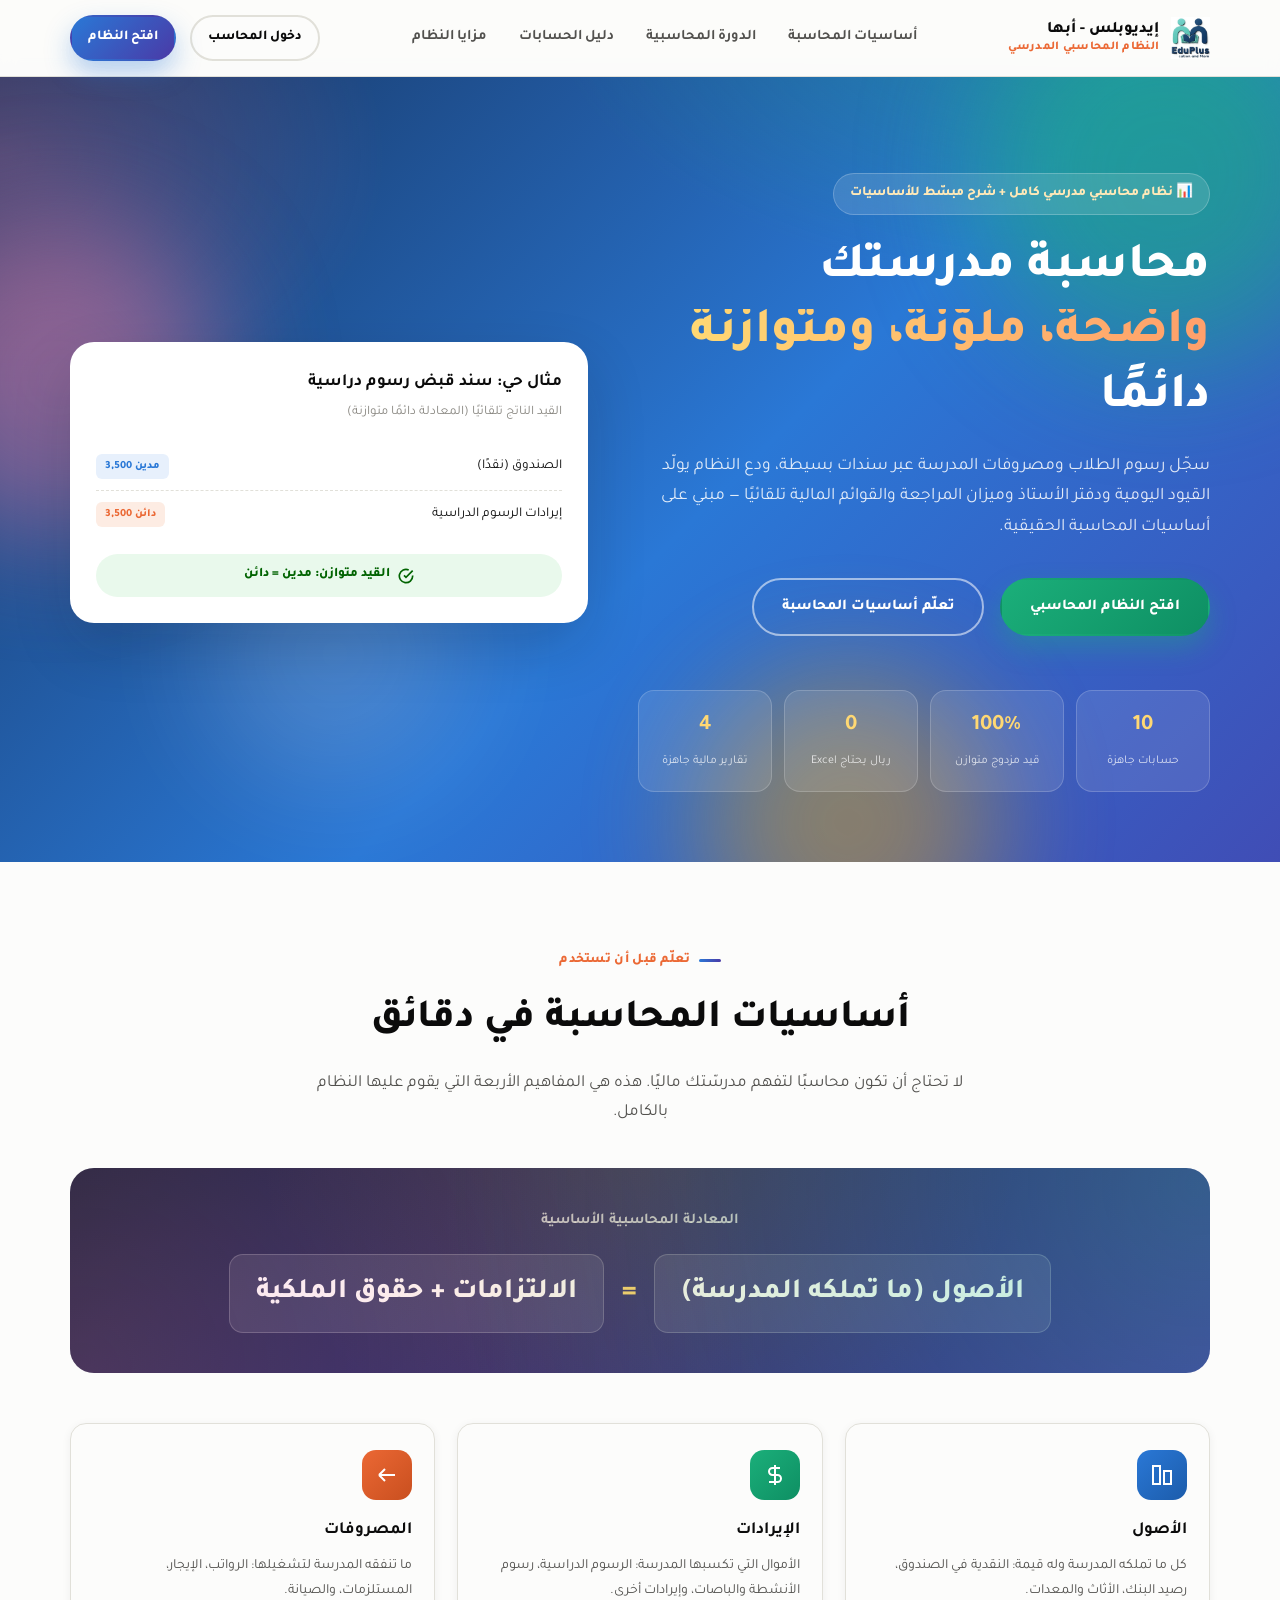
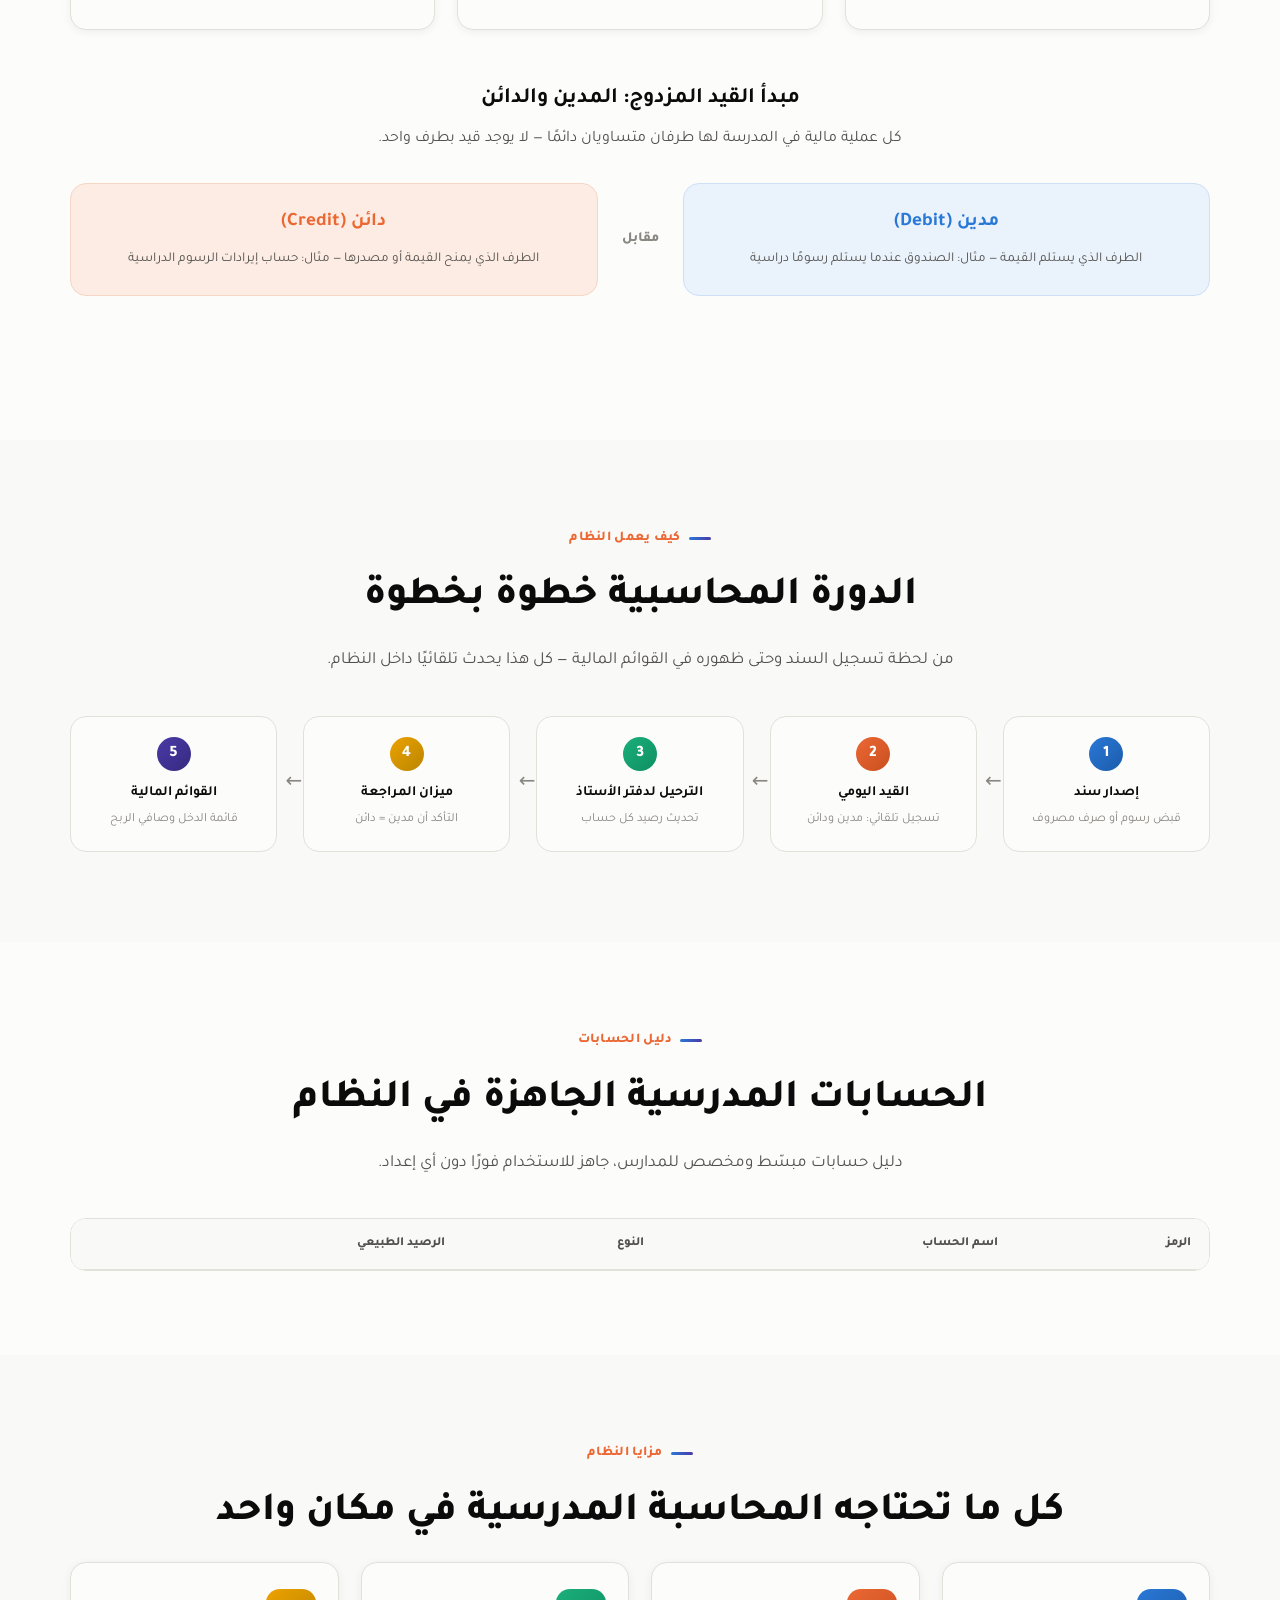
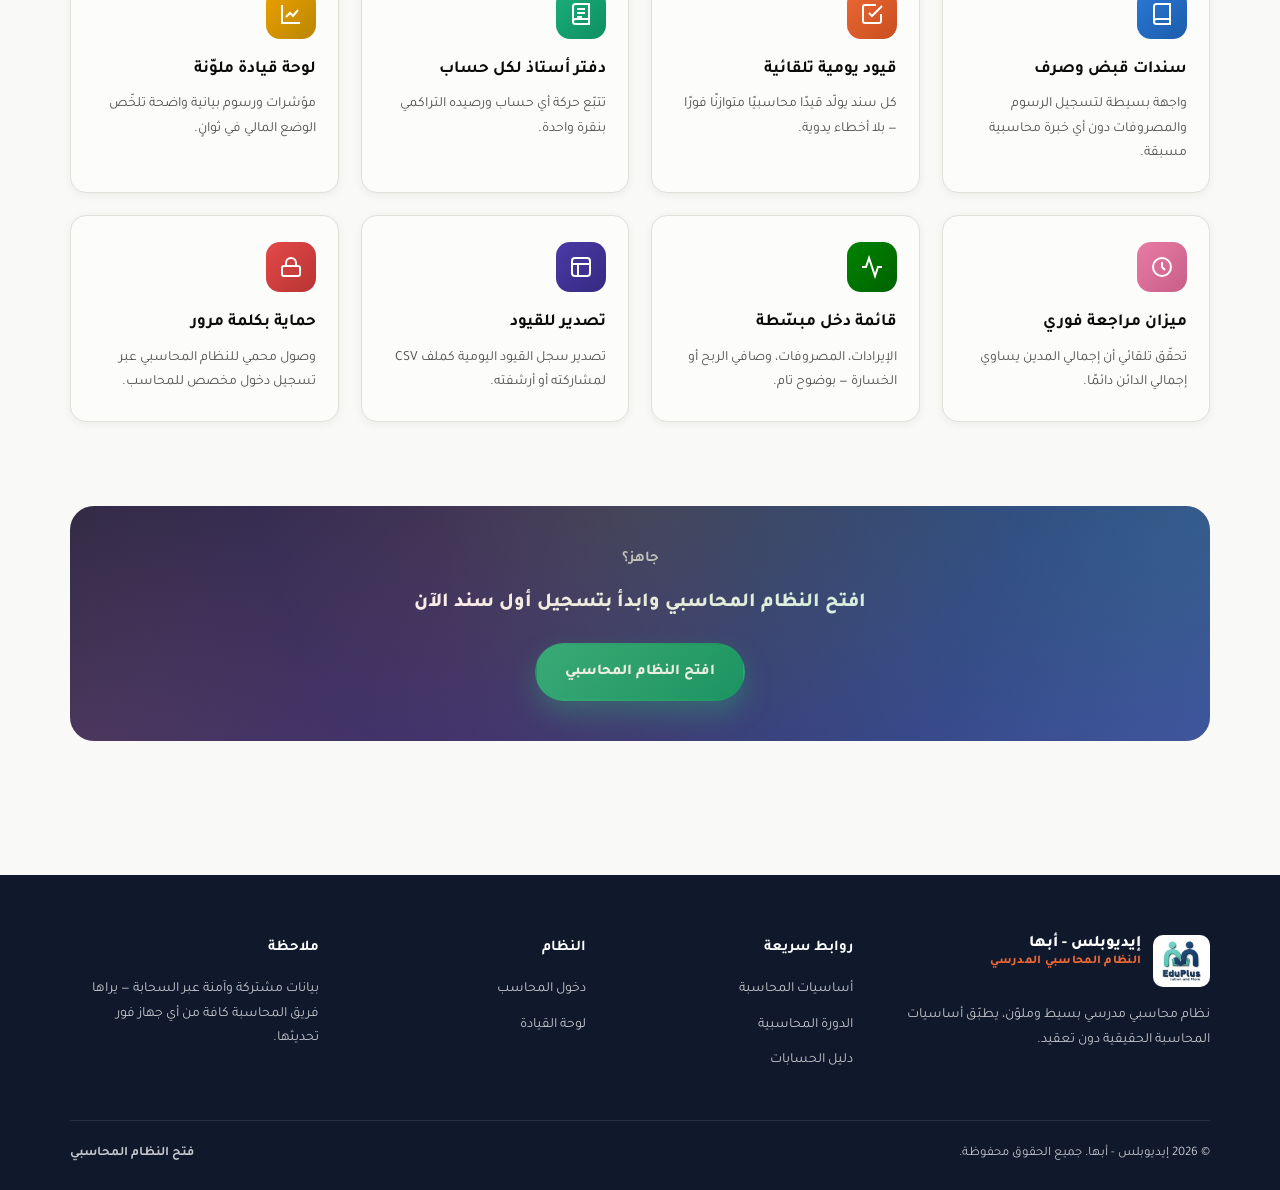
==== index.html @ e23387fa "Add files via upload" ====
<!DOCTYPE html>
<html lang="ar" dir="rtl">
<head>
<meta charset="UTF-8" />
<meta name="viewport" content="width=device-width, initial-scale=1.0" />
<title>النظام المحاسبي المدرسي | إيديوبلس - أبها</title>
<meta name="description" content="نظام محاسبي مدرسي متكامل: سندات قبض وصرف، قيود يومية تلقائية، دفتر أستاذ، ميزان مراجعة، وقوائم مالية — مع شرح مبسّط لأساسيات المحاسبة." />
<link rel="icon" type="image/png" href="img/favicon.png" />
<link rel="preconnect" href="https://fonts.googleapis.com">
<link href="https://fonts.googleapis.com/css2?family=Tajawal:wght@400;500;700;800;900&display=swap" rel="stylesheet">
<link rel="stylesheet" href="css/styles.css" />
</head>
<body>
<a href="#main" class="skip-link">تخطي إلى المحتوى</a>

<!-- ===================== الهيدر ===================== -->
<header class="site-header">
  <div class="container header-row">
    <a href="#top" class="brand" aria-label="الصفحة الرئيسية">
      <img class="brand-logo" src="img/logo.jpg" alt="EduPlus — إيديوبلس أبها" />
      <span class="brand-text">
        <span class="brand-name">إيديوبلس - أبها</span>
        <span class="brand-sub">النظام المحاسبي المدرسي</span>
      </span>
    </a>

    <nav class="nav-desktop">
      <a href="#basics">أساسيات المحاسبة</a>
      <a href="#cycle">الدورة المحاسبية</a>
      <a href="#accounts">دليل الحسابات</a>
      <a href="#features">مزايا النظام</a>
    </nav>

    <div class="header-actions">
      <a href="app/" class="btn btn-ghost btn-sm">دخول المحاسب</a>
      <a href="app/" class="btn btn-primary btn-sm">افتح النظام</a>
      <button class="nav-toggle" id="navToggle" aria-label="القائمة">
        <svg viewBox="0 0 24 24" fill="none" stroke="currentColor" stroke-width="2"><line x1="3" y1="6" x2="21" y2="6"/><line x1="3" y1="12" x2="21" y2="12"/><line x1="3" y1="18" x2="21" y2="18"/></svg>
      </button>
    </div>
  </div>
  <div class="container">
    <nav class="nav-mobile" id="navMobile">
      <a href="#basics">أساسيات المحاسبة</a>
      <a href="#cycle">الدورة المحاسبية</a>
      <a href="#accounts">دليل الحسابات</a>
      <a href="#features">مزايا النظام</a>
      <a href="app/">دخول المحاسب / فتح النظام</a>
    </nav>
  </div>
</header>

<main id="main">

<!-- ===================== الهيرو ===================== -->
<section class="hero" id="top">
  <div class="bg-aurora" aria-hidden="true"><span></span><span></span><span></span><span></span></div>
  <div class="container hero-grid">
    <div>
      <span class="hero-badge">📊 نظام محاسبي مدرسي كامل + شرح مبسّط للأساسيات</span>
      <h1>محاسبة مدرستك<br/><span>واضحة، ملوّنة، ومتوازنة</span> دائمًا</h1>
      <p>سجّل رسوم الطلاب ومصروفات المدرسة عبر سندات بسيطة، ودع النظام يولّد القيود اليومية ودفتر الأستاذ وميزان المراجعة والقوائم المالية تلقائيًا — مبني على أساسيات المحاسبة الحقيقية.</p>
      <div class="hero-actions">
        <a href="app/" class="btn btn-accent">افتح النظام المحاسبي</a>
        <a href="#basics" class="btn btn-outline">تعلّم أساسيات المحاسبة</a>
      </div>

      <div class="hero-stats">
        <div class="hero-stat"><b>10</b><span>حسابات جاهزة</span></div>
        <div class="hero-stat"><b>100%</b><span>قيد مزدوج متوازن</span></div>
        <div class="hero-stat"><b>0</b><span>ريال يحتاج Excel</span></div>
        <div class="hero-stat"><b>4</b><span>تقارير مالية جاهزة</span></div>
      </div>
    </div>

    <div class="hero-card">
      <h3>مثال حي: سند قبض رسوم دراسية</h3>
      <p class="muted">القيد الناتج تلقائيًا (المعادلة دائمًا متوازنة)</p>
      <div class="entry-row"><span>الصندوق (نقدًا)</span><span class="entry-side debit">مدين 3,500</span></div>
      <div class="entry-row"><span>إيرادات الرسوم الدراسية</span><span class="entry-side credit">دائن 3,500</span></div>
      <div class="balanced-badge">
        <svg viewBox="0 0 24 24" fill="none" stroke="currentColor" stroke-width="2.5"><path d="M22 11.08V12a10 10 0 1 1-5.93-9.14"/><path d="M22 4L12 14.01l-3-3"/></svg>
        القيد متوازن: مدين = دائن
      </div>
    </div>
  </div>
</section>

<!-- ===================== أساسيات المحاسبة ===================== -->
<section class="section section--alt" id="basics">
  <div class="container">
    <div class="section-head center">
      <div class="eyebrow">تعلّم قبل أن تستخدم</div>
      <h2 class="section-title">أساسيات المحاسبة في دقائق</h2>
      <p class="section-desc center-desc">لا تحتاج أن تكون محاسبًا لتفهم مدرسّتك ماليًا. هذه هي المفاهيم الأربعة التي يقوم عليها النظام بالكامل.</p>
    </div>

    <!-- المعادلة المحاسبية -->
    <div class="equation-box reveal">
      <h3>المعادلة المحاسبية الأساسية</h3>
      <div class="equation-formula">
        <span class="equation-part">الأصول (ما تملكه المدرسة)</span>
        <span class="equation-op">=</span>
        <span class="equation-part">الالتزامات + حقوق الملكية</span>
      </div>
    </div>

    <div class="grid grid-3" style="margin-bottom:50px;">
      <div class="card reveal">
        <div class="card-icon tint-1"><svg viewBox="0 0 24 24" fill="none" stroke="currentColor" stroke-width="2"><rect x="3" y="3" width="7" height="18"/><rect x="14" y="8" width="7" height="13"/></svg></div>
        <h3>الأصول</h3>
        <p>كل ما تملكه المدرسة وله قيمة: النقدية في الصندوق، رصيد البنك، الأثاث والمعدات.</p>
      </div>
      <div class="card reveal">
        <div class="card-icon tint-3"><svg viewBox="0 0 24 24" fill="none" stroke="currentColor" stroke-width="2"><path d="M12 2v20M17 5H9.5a3.5 3.5 0 0 0 0 7h5a3.5 3.5 0 0 1 0 7H6"/></svg></div>
        <h3>الإيرادات</h3>
        <p>الأموال التي تكسبها المدرسة: الرسوم الدراسية، رسوم الأنشطة والباصات، وإيرادات أخرى.</p>
      </div>
      <div class="card reveal">
        <div class="card-icon tint-2"><svg viewBox="0 0 24 24" fill="none" stroke="currentColor" stroke-width="2"><path d="M20 12H4M4 12l6-6M4 12l6 6"/></svg></div>
        <h3>المصروفات</h3>
        <p>ما تنفقه المدرسة لتشغيلها: الرواتب، الإيجار، المستلزمات، والصيانة.</p>
      </div>
    </div>

    <!-- المدين والدائن -->
    <div class="reveal" style="text-align:center;margin-bottom:16px;">
      <h3 style="font-size:22px;color:var(--ink);margin:0 0 6px;">مبدأ القيد المزدوج: المدين والدائن</h3>
      <p style="color:var(--ink-secondary);max-width:640px;margin:0 auto;">كل عملية مالية في المدرسة لها طرفان متساويان دائمًا — لا يوجد قيد بطرف واحد.</p>
    </div>
    <div class="debit-credit-demo reveal" style="margin-bottom:60px;">
      <div class="dc-col debit">
        <b>مدين (Debit)</b>
        <span>الطرف الذي يستلم القيمة — مثال: الصندوق عندما يستلم رسومًا دراسية</span>
      </div>
      <div class="dc-vs">مقابل</div>
      <div class="dc-col credit">
        <b>دائن (Credit)</b>
        <span>الطرف الذي يمنح القيمة أو مصدرها — مثال: حساب إيرادات الرسوم الدراسية</span>
      </div>
    </div>
  </div>
</section>

<!-- ===================== الدورة المحاسبية ===================== -->
<section class="section" id="cycle">
  <div class="container">
    <div class="section-head center">
      <div class="eyebrow">كيف يعمل النظام</div>
      <h2 class="section-title">الدورة المحاسبية خطوة بخطوة</h2>
      <p class="section-desc center-desc">من لحظة تسجيل السند وحتى ظهوره في القوائم المالية — كل هذا يحدث تلقائيًا داخل النظام.</p>
    </div>
    <div class="cycle-row reveal">
      <div class="cycle-step">
        <div class="cycle-num tint-1">1</div>
        <h4>إصدار سند</h4>
        <p>قبض رسوم أو صرف مصروف</p>
      </div>
      <div class="cycle-step">
        <div class="cycle-num tint-2">2</div>
        <h4>القيد اليومي</h4>
        <p>تسجيل تلقائي: مدين ودائن</p>
      </div>
      <div class="cycle-step">
        <div class="cycle-num tint-3">3</div>
        <h4>الترحيل لدفتر الأستاذ</h4>
        <p>تحديث رصيد كل حساب</p>
      </div>
      <div class="cycle-step">
        <div class="cycle-num tint-4">4</div>
        <h4>ميزان المراجعة</h4>
        <p>التأكد أن مدين = دائن</p>
      </div>
      <div class="cycle-step">
        <div class="cycle-num tint-7">5</div>
        <h4>القوائم المالية</h4>
        <p>قائمة الدخل وصافي الربح</p>
      </div>
    </div>
  </div>
</section>

<!-- ===================== دليل الحسابات ===================== -->
<section class="section section--alt" id="accounts">
  <div class="container">
    <div class="section-head center">
      <div class="eyebrow">دليل الحسابات</div>
      <h2 class="section-title">الحسابات المدرسية الجاهزة في النظام</h2>
      <p class="section-desc center-desc">دليل حسابات مبسّط ومخصص للمدارس، جاهز للاستخدام فورًا دون أي إعداد.</p>
    </div>
    <div class="coa-table-wrap reveal">
      <table class="coa-table" id="coaTable">
        <thead>
          <tr><th>الرمز</th><th>اسم الحساب</th><th>النوع</th><th>الرصيد الطبيعي</th></tr>
        </thead>
        <tbody></tbody>
      </table>
    </div>
  </div>
</section>

<!-- ===================== مزايا النظام ===================== -->
<section class="section" id="features">
  <div class="container">
    <div class="section-head center">
      <div class="eyebrow">مزايا النظام</div>
      <h2 class="section-title">كل ما تحتاجه المحاسبة المدرسية في مكان واحد</h2>
    </div>
    <div class="grid grid-4">
      <div class="card reveal">
        <div class="card-icon tint-1"><svg viewBox="0 0 24 24" fill="none" stroke="currentColor" stroke-width="2"><path d="M4 19.5A2.5 2.5 0 0 1 6.5 17H20"/><path d="M6.5 2H20v20H6.5A2.5 2.5 0 0 1 4 19.5v-15A2.5 2.5 0 0 1 6.5 2z"/></svg></div>
        <h3>سندات قبض وصرف</h3>
        <p>واجهة بسيطة لتسجيل الرسوم والمصروفات دون أي خبرة محاسبية مسبقة.</p>
      </div>
      <div class="card reveal">
        <div class="card-icon tint-2"><svg viewBox="0 0 24 24" fill="none" stroke="currentColor" stroke-width="2"><path d="M9 11l3 3L22 4"/><path d="M21 12v7a2 2 0 0 1-2 2H5a2 2 0 0 1-2-2V5a2 2 0 0 1 2-2h11"/></svg></div>
        <h3>قيود يومية تلقائية</h3>
        <p>كل سند يولّد قيدًا محاسبيًا متوازنًا فورًا — بلا أخطاء يدوية.</p>
      </div>
      <div class="card reveal">
        <div class="card-icon tint-3"><svg viewBox="0 0 24 24" fill="none" stroke="currentColor" stroke-width="2"><path d="M4 19.5A2.5 2.5 0 0 1 6.5 17H20"/><path d="M6.5 2H20v20H6.5A2.5 2.5 0 0 1 4 19.5v-15A2.5 2.5 0 0 1 6.5 2z"/><path d="M8 7h8M8 11h8M8 15h5"/></svg></div>
        <h3>دفتر أستاذ لكل حساب</h3>
        <p>تتبّع حركة أي حساب ورصيده التراكمي بنقرة واحدة.</p>
      </div>
      <div class="card reveal">
        <div class="card-icon tint-4"><svg viewBox="0 0 24 24" fill="none" stroke="currentColor" stroke-width="2"><path d="M3 3v18h18"/><path d="M7 15l4-4 3 3 5-6"/></svg></div>
        <h3>لوحة قيادة ملوّنة</h3>
        <p>مؤشرات ورسوم بيانية واضحة تلخّص الوضع المالي في ثوانٍ.</p>
      </div>
      <div class="card reveal">
        <div class="card-icon tint-5"><svg viewBox="0 0 24 24" fill="none" stroke="currentColor" stroke-width="2"><circle cx="12" cy="12" r="9"/><path d="M12 7v5l3 3"/></svg></div>
        <h3>ميزان مراجعة فوري</h3>
        <p>تحقّق تلقائي أن إجمالي المدين يساوي إجمالي الدائن دائمًا.</p>
      </div>
      <div class="card reveal">
        <div class="card-icon tint-6"><svg viewBox="0 0 24 24" fill="none" stroke="currentColor" stroke-width="2"><path d="M22 12h-4l-3 9L9 3l-3 9H2"/></svg></div>
        <h3>قائمة دخل مبسّطة</h3>
        <p>الإيرادات، المصروفات، وصافي الربح أو الخسارة — بوضوح تام.</p>
      </div>
      <div class="card reveal">
        <div class="card-icon tint-7"><svg viewBox="0 0 24 24" fill="none" stroke="currentColor" stroke-width="2"><rect x="3" y="3" width="18" height="18" rx="3"/><path d="M3 9h18M9 21V9"/></svg></div>
        <h3>تصدير للقيود</h3>
        <p>تصدير سجل القيود اليومية كملف CSV لمشاركته أو أرشفته.</p>
      </div>
      <div class="card reveal">
        <div class="card-icon tint-8"><svg viewBox="0 0 24 24" fill="none" stroke="currentColor" stroke-width="2"><rect x="3" y="11" width="18" height="10" rx="2"/><path d="M7 11V8a5 5 0 0 1 10 0v3"/></svg></div>
        <h3>حماية بكلمة مرور</h3>
        <p>وصول محمي للنظام المحاسبي عبر تسجيل دخول مخصص للمحاسب.</p>
      </div>
    </div>
  </div>
</section>

<!-- ===================== دعوة ختامية ===================== -->
<section class="section" style="padding-top:0;">
  <div class="container">
    <div class="equation-box reveal" style="text-align:center;">
      <h3 style="margin-bottom:14px;">جاهز؟</h3>
      <p style="color:#fff;font-size:20px;font-weight:800;margin:0 0 22px;">افتح النظام المحاسبي وابدأ بتسجيل أول سند الآن</p>
      <a href="app/" class="btn btn-accent">افتح النظام المحاسبي</a>
    </div>
  </div>
</section>

</main>

<!-- ===================== الفوتر ===================== -->
<footer class="site-footer">
  <div class="container">
    <div class="footer-grid">
      <div class="footer-col">
        <div class="footer-brand">
          <span class="brand-logo-chip"><img class="brand-logo" src="img/logo.jpg" alt="EduPlus" /></span>
          <span class="brand-text"><span class="brand-name" style="color:#fff">إيديوبلس - أبها</span><span class="brand-sub">النظام المحاسبي المدرسي</span></span>
        </div>
        <p style="font-size:14px;max-width:320px;">نظام محاسبي مدرسي بسيط وملوّن، يطبّق أساسيات المحاسبة الحقيقية دون تعقيد.</p>
      </div>
      <div class="footer-col">
        <h5>روابط سريعة</h5>
        <ul>
          <li><a href="#basics">أساسيات المحاسبة</a></li>
          <li><a href="#cycle">الدورة المحاسبية</a></li>
          <li><a href="#accounts">دليل الحسابات</a></li>
        </ul>
      </div>
      <div class="footer-col">
        <h5>النظام</h5>
        <ul>
          <li><a href="app/">دخول المحاسب</a></li>
          <li><a href="app/">لوحة القيادة</a></li>
        </ul>
      </div>
      <div class="footer-col">
        <h5>ملاحظة</h5>
        <ul>
          <li>بيانات مشتركة وآمنة عبر السحابة — يراها فريق المحاسبة كافة من أي جهاز فور تحديثها.</li>
        </ul>
      </div>
    </div>
    <div class="footer-bottom">
      <span>© <span id="year"></span> إيديوبلس - أبها. جميع الحقوق محفوظة.</span>
      <a href="app/">فتح النظام المحاسبي</a>
    </div>
  </div>
</footer>

<script src="js/store.js"></script>
<script src="js/main.js"></script>
</body>
</html>
---- css/styles.css ----
/* ===================== نظام الألوان (مبني على لوحة dataviz الفئوية المعتمدة) ===================== */
:root {
  /* أسطح ومحايدات (من references/palette.md) */
  --surface-1: #fcfcfb;
  --page: #f9f9f7;
  --ink: #0b0b0b;
  --ink-secondary: #52514e;
  --text-muted: #898781;
  --gridline: #e1e0d9;
  --text-baseline: #c3c2b7;
  --border-hair: rgba(11, 11, 11, 0.10);

  /* اللوحة الفئوية الثابتة الترتيب (8 ألوان) */
  --series-1: #2a78d6; /* أزرق */
  --series-2: #eb6834; /* برتقالي */
  --series-3: #1baf7a; /* فيروزي */
  --series-4: #eda100; /* أصفر */
  --series-5: #e87ba4; /* ماجنتا */
  --series-6: #008300; /* أخضر */
  --series-7: #4a3aa7; /* بنفسجي */
  --series-8: #e34948; /* أحمر */

  /* حالة (ثابتة، لا تُستخدم كألوان فئوية) */
  --status-good: #0ca30c;
  --status-warning: #fab219;
  --status-serious: #ec835a;
  --status-critical: #d03b3b;
  --status-good-text: #006300;

  --radius-sm: 10px;
  --radius-md: 16px;
  --radius-lg: 24px;
  --shadow-sm: 0 2px 10px rgba(20, 20, 20, 0.06);
  --shadow-md: 0 12px 32px rgba(20, 20, 20, 0.10);
  --shadow-lg: 0 24px 60px rgba(20, 20, 20, 0.16);
  --container: 1180px;

  /* تدرّج الهوية اللونية — يُستخدم في الشرائط واللمسات الملوّنة عبر الموقع بالكامل */
  --brand-gradient: linear-gradient(90deg, var(--series-1), var(--series-7) 45%, var(--series-3) 75%, var(--series-4));
}

* { box-sizing: border-box; }
html { scroll-behavior: smooth; }

body {
  margin: 0;
  font-family: 'Tajawal', system-ui, -apple-system, 'Segoe UI', sans-serif;
  background: var(--page);
  color: var(--ink);
  line-height: 1.75;
  direction: rtl;
}

img, svg { max-width: 100%; display: block; }
a { color: inherit; text-decoration: none; }
ul { margin: 0; padding: 0; list-style: none; }
button { font-family: inherit; cursor: pointer; }

.container { width: 100%; max-width: var(--container); margin: 0 auto; padding: 0 20px; }
.section { padding: 84px 0; }
.section--alt { background: var(--surface-1); }
.section-head { margin-bottom: 8px; }
.section-head.center { text-align: center; margin-inline: auto; }

.eyebrow {
  display: inline-flex; align-items: center; gap: 8px;
  color: var(--series-2); font-weight: 800; font-size: 13.5px; letter-spacing: .3px;
  margin-bottom: 12px; text-transform: uppercase;
}
.eyebrow::before { content: ""; width: 22px; height: 3px; border-radius: 2px; background: linear-gradient(90deg, var(--series-1), var(--series-7)); display: inline-block; }

.section-title { font-size: clamp(26px, 3.4vw, 40px); font-weight: 800; color: var(--ink); margin: 0 0 14px; }
.section-desc { color: var(--ink-secondary); font-size: 17px; max-width: 680px; margin: 0 0 40px; }
.section-desc.center-desc { margin-inline: auto; }

/* ===================== الأزرار ===================== */
.btn {
  display: inline-flex; align-items: center; justify-content: center; gap: 8px;
  padding: 14px 28px; border-radius: 999px; font-weight: 800; font-size: 15px;
  border: 2px solid transparent; transition: transform .15s ease, box-shadow .15s ease, background .15s ease, color .15s ease;
  white-space: nowrap;
}
.btn:active { transform: translateY(1px); }
.btn-primary {
  background: linear-gradient(135deg, var(--series-1), var(--series-7));
  color: #fff;
  box-shadow: 0 12px 26px rgba(42, 120, 214, .35);
}
.btn-primary:hover { box-shadow: 0 16px 34px rgba(42, 120, 214, .45); transform: translateY(-1px); }
.btn-accent {
  background: linear-gradient(135deg, var(--series-3), #0e8f63);
  color: #fff;
  box-shadow: 0 12px 26px rgba(27, 175, 122, .35);
}
.btn-accent:hover { box-shadow: 0 16px 34px rgba(27, 175, 122, .45); transform: translateY(-1px); }
.btn-outline { background: transparent; border-color: rgba(255,255,255,.55); color: #fff; }
.btn-outline:hover { background: rgba(255,255,255,.14); }
.btn-ghost { background: var(--surface-1); border-color: var(--gridline); color: var(--ink); }
.btn-ghost:hover { background: var(--page); }
.btn-block { width: 100%; }
.btn-sm { padding: 9px 16px; font-size: 13.5px; }
.btn[disabled] { opacity: .6; cursor: not-allowed; }

/* ===================== الهيدر ===================== */
.site-header {
  position: sticky; top: 0; z-index: 100;
  background: rgba(252, 252, 251, .88);
  backdrop-filter: saturate(180%) blur(10px);
  border-bottom: 1px solid var(--gridline);
}
.header-row { display: flex; align-items: center; justify-content: space-between; height: 76px; }
.brand { display: flex; align-items: center; gap: 12px; }
.brand-logo { height: 42px; width: auto; flex-shrink: 0; display: block; }
.brand-logo-chip { display: inline-flex; align-items: center; background: #fff; border-radius: 10px; padding: 5px 9px; }
.brand-text { display: flex; flex-direction: column; line-height: 1.2; }
.brand-name { font-weight: 800; font-size: 16px; color: var(--ink); }
.brand-sub { font-size: 12px; color: var(--series-2); font-weight: 800; letter-spacing: .3px; }

.nav-desktop { display: flex; align-items: center; gap: 28px; }
.nav-desktop a { font-weight: 700; font-size: 14.5px; color: var(--ink-secondary); position: relative; padding: 6px 2px; }
.nav-desktop a::after { content: ""; position: absolute; right: 0; bottom: -2px; height: 3px; width: 0; border-radius: 2px; background: linear-gradient(90deg, var(--series-1), var(--series-3)); transition: width .2s ease; }
.nav-desktop a:hover::after { width: 100%; }
.nav-desktop a:hover { color: var(--ink); }

.header-actions { display: flex; align-items: center; gap: 14px; }
.nav-toggle { display: none; background: none; border: none; width: 40px; height: 40px; align-items: center; justify-content: center; }
.nav-toggle svg { width: 26px; height: 26px; color: var(--ink); }
.nav-mobile { display: none; flex-direction: column; gap: 4px; padding: 10px 0 18px; }
.nav-mobile a { padding: 12px 6px; border-bottom: 1px solid var(--gridline); font-weight: 700; color: var(--ink); }
.nav-mobile.open { display: flex; }

@media (max-width: 940px) {
  .nav-desktop, .header-actions .btn-ghost { display: none; }
  .nav-toggle { display: flex; }
}

/* ===================== خلفية حيّة متحركة (Aurora) — فقاعات ضوئية ملوّنة متحركة تُستخدم فوق الخلفيات الداكنة ===================== */
.bg-aurora { position: absolute; inset: 0; overflow: hidden; z-index: 0; pointer-events: none; }
.bg-aurora span { position: absolute; border-radius: 50%; filter: blur(60px); will-change: transform; animation: auroraFloat 24s ease-in-out infinite; }
.bg-aurora span:nth-child(1) { width: 380px; height: 380px; top: -12%; inset-inline-start: -6%; background: var(--series-3); opacity: .55; animation-duration: 24s; }
.bg-aurora span:nth-child(2) { width: 320px; height: 320px; top: 18%; inset-inline-end: -8%; background: var(--series-5); opacity: .5; animation-duration: 29s; animation-delay: -6s; }
.bg-aurora span:nth-child(3) { width: 300px; height: 300px; bottom: -14%; inset-inline-start: 22%; background: var(--series-4); opacity: .45; animation-duration: 21s; animation-delay: -3s; }
.bg-aurora span:nth-child(4) { width: 260px; height: 260px; bottom: 10%; inset-inline-end: 16%; background: #ffffff; opacity: .16; animation-duration: 27s; animation-delay: -11s; }
@keyframes auroraFloat {
  0%, 100% { transform: translate(0, 0) scale(1); }
  25% { transform: translate(4%, -6%) scale(1.08); }
  50% { transform: translate(-4%, 4%) scale(.94); }
  75% { transform: translate(-6%, -3%) scale(1.05); }
}
@media (prefers-reduced-motion: reduce) {
  .bg-aurora span { animation: none; }
}

/* ===================== الهيرو ===================== */
.hero {
  position: relative; overflow: hidden; color: #fff;
  background:
    radial-gradient(900px 480px at 85% -10%, rgba(27,175,122,.35), transparent 60%),
    radial-gradient(700px 500px at 0% 10%, rgba(232,123,164,.28), transparent 55%),
    linear-gradient(135deg, #17335e 0%, var(--series-1) 55%, var(--series-7) 120%);
  padding: 96px 0 70px;
}
.hero-grid { position: relative; z-index: 1; display: grid; grid-template-columns: 1.05fr .95fr; gap: 50px; align-items: center; }
.hero-badge {
  display: inline-flex; align-items: center; gap: 8px;
  background: rgba(255,255,255,.12); border: 1px solid rgba(255,255,255,.22);
  color: #ffe9b8; font-weight: 800; font-size: 13.5px; padding: 8px 16px; border-radius: 999px; margin-bottom: 22px;
}
.hero h1 { font-size: clamp(32px, 4.4vw, 50px); font-weight: 800; line-height: 1.3; margin: 0 0 20px; }
.hero h1 span { background: linear-gradient(90deg, #ffd873, #ff9f6b); -webkit-background-clip: text; background-clip: text; color: transparent; }
.hero p { font-size: 17.5px; color: rgba(255,255,255,.86); max-width: 560px; margin: 0 0 34px; }
.hero-actions { display: flex; gap: 16px; flex-wrap: wrap; }

.hero-stats { display: grid; grid-template-columns: repeat(4, 1fr); gap: 12px; margin-top: 54px; position: relative; z-index: 1; }
.hero-stat { background: rgba(255,255,255,.1); border: 1px solid rgba(255,255,255,.18); border-radius: var(--radius-md); padding: 16px 12px; text-align: center; }
.hero-stat b { display: block; font-size: 22px; color: #ffd873; margin-bottom: 2px; }
.hero-stat span { font-size: 12px; color: rgba(255,255,255,.78); }

.hero-card {
  position: relative; z-index: 1; background: #fff; color: var(--ink);
  border-radius: var(--radius-lg); padding: 26px; box-shadow: var(--shadow-lg);
}
.hero-card h3 { margin: 0 0 4px; font-size: 17px; }
.hero-card p.muted { color: var(--text-muted); font-size: 13px; margin: 0 0 18px; }
.entry-row { display: flex; align-items: center; justify-content: space-between; padding: 11px 0; border-top: 1px dashed var(--gridline); font-size: 13.5px; }
.entry-row:first-of-type { border-top: none; }
.entry-side { font-size: 11px; font-weight: 800; padding: 3px 9px; border-radius: 6px; }
.entry-side.debit { background: #e7f0fc; color: var(--series-1); }
.entry-side.credit { background: #fdece3; color: var(--series-2); }
.balanced-badge {
  margin-top: 16px; display: flex; align-items: center; justify-content: center; gap: 8px;
  background: #e9f9ec; color: var(--status-good-text); font-weight: 800; font-size: 13px;
  padding: 10px; border-radius: 999px;
}
.balanced-badge svg { width: 16px; height: 16px; }

@media (max-width: 940px) { .hero-grid { grid-template-columns: 1fr; } .hero-stats { grid-template-columns: repeat(4, 1fr); } }
@media (max-width: 560px) { .hero-stats { grid-template-columns: 1fr 1fr; } }

/* ===================== شبكات وبطاقات ===================== */
.grid { display: grid; gap: 22px; }
.grid-3 { grid-template-columns: repeat(3, 1fr); }
.grid-4 { grid-template-columns: repeat(4, 1fr); }
.grid-2 { grid-template-columns: repeat(2, 1fr); }
@media (max-width: 980px) { .grid-4 { grid-template-columns: repeat(2, 1fr); } .grid-3 { grid-template-columns: repeat(2, 1fr); } }
@media (max-width: 640px) { .grid-4, .grid-3, .grid-2 { grid-template-columns: 1fr; } }

.card {
  background: var(--surface-1); border: 1px solid var(--gridline); border-radius: var(--radius-md);
  padding: 26px 22px; box-shadow: var(--shadow-sm); transition: transform .18s ease, box-shadow .18s ease;
}
.card:hover { transform: translateY(-4px); box-shadow: var(--shadow-md); }
.card-icon {
  width: 50px; height: 50px; display: flex; align-items: center; justify-content: center;
  border-radius: 14px; color: #fff; margin-bottom: 16px;
}
.card-icon svg { width: 24px; height: 24px; }
.card h3 { margin: 0 0 8px; font-size: 17px; color: var(--ink); }
.card p { margin: 0; color: var(--ink-secondary); font-size: 14px; }
.card .step-no {
  display: inline-flex; align-items: center; justify-content: center;
  width: 26px; height: 26px; border-radius: 50%; font-size: 12.5px; font-weight: 800; color: #fff;
  margin-bottom: 12px;
}

/* تلوين متتابع للأيقونات وفق اللوحة الفئوية الثابتة (تنويع بصري في عناصر غير مقارنة بيانياً) */
.tint-1 { background: linear-gradient(135deg, var(--series-1), #1c5cab); }
.tint-2 { background: linear-gradient(135deg, var(--series-2), #c94f1f); }
.tint-3 { background: linear-gradient(135deg, var(--series-3), #0e8f63); }
.tint-4 { background: linear-gradient(135deg, var(--series-4), #b98600); }
.tint-5 { background: linear-gradient(135deg, var(--series-5), #c85f88); }
.tint-6 { background: linear-gradient(135deg, var(--series-6), #006200); }
.tint-7 { background: linear-gradient(135deg, var(--series-7), #362a80); }
.tint-8 { background: linear-gradient(135deg, var(--series-8), #b83433); }

/* ===================== قسم أساسيات المحاسبة ===================== */
.equation-box {
  background: linear-gradient(135deg, #101c33, var(--series-7));
  border-radius: var(--radius-lg); padding: 40px; color: #fff; text-align: center; margin-bottom: 50px;
  position: relative; overflow: hidden;
}
.equation-box::after {
  content: ""; position: absolute; inset: -20%;
  background:
    radial-gradient(circle at 85% 20%, rgba(27,175,122,.32), transparent 55%),
    radial-gradient(circle at 15% 85%, rgba(232,123,164,.24), transparent 50%),
    radial-gradient(circle at 50% 0%, rgba(237,161,0,.16), transparent 45%);
  animation: auroraFloat 26s ease-in-out infinite;
}
@media (prefers-reduced-motion: reduce) { .equation-box::after { animation: none; } }
.equation-box h3 { position: relative; margin: 0 0 20px; font-size: 15px; font-weight: 700; color: rgba(255,255,255,.75); }
.equation-formula { position: relative; display: flex; align-items: center; justify-content: center; gap: 18px; flex-wrap: wrap; font-size: clamp(18px, 3vw, 28px); font-weight: 800; }
.equation-part { background: rgba(255,255,255,.1); border: 1px solid rgba(255,255,255,.2); padding: 14px 26px; border-radius: 14px; }
.equation-op { color: #ffd873; }

.debit-credit-demo { display: grid; grid-template-columns: 1fr auto 1fr; gap: 24px; align-items: center; margin-top: 30px; }
.dc-col { border-radius: var(--radius-md); padding: 22px; text-align: center; }
.dc-col.debit { background: #eaf2fc; border: 1px solid #cfe0f6; }
.dc-col.credit { background: #fdece3; border: 1px solid #f6d6c4; }
.dc-col b { display: block; font-size: 19px; margin-bottom: 6px; }
.dc-col.debit b { color: var(--series-1); }
.dc-col.credit b { color: var(--series-2); }
.dc-col span { font-size: 13.5px; color: var(--ink-secondary); }
.dc-vs { font-weight: 800; color: var(--text-muted); font-size: 14px; }
@media (max-width: 640px) { .debit-credit-demo { grid-template-columns: 1fr; } .dc-vs { display: none; } }

.cycle-row { display: flex; align-items: stretch; gap: 0; overflow-x: auto; padding-bottom: 6px; }
.cycle-step {
  flex: 1; min-width: 150px; background: var(--surface-1); border: 1px solid var(--gridline);
  border-radius: var(--radius-md); padding: 20px 16px; text-align: center; position: relative; margin-inline-end: 26px;
}
.cycle-step:last-child { margin-inline-end: 0; }
.cycle-step::after {
  content: "←"; position: absolute; top: 50%; inset-inline-start: -26px; transform: translateY(-50%);
  color: var(--text-muted); font-size: 20px;
}
.cycle-step:first-child::after { display: none; }
.cycle-num {
  width: 34px; height: 34px; border-radius: 50%; color: #fff; font-weight: 800;
  display: flex; align-items: center; justify-content: center; margin: 0 auto 10px;
}
.cycle-step h4 { margin: 0 0 4px; font-size: 14px; color: var(--ink); }
.cycle-step p { margin: 0; font-size: 12.5px; color: var(--text-muted); }

/* ===================== جدول دليل الحسابات (العرض العام) ===================== */
.coa-table-wrap { border-radius: var(--radius-md); overflow: hidden; border: 1px solid var(--gridline); }
table.coa-table { width: 100%; border-collapse: collapse; background: var(--surface-1); font-size: 14px; }
table.coa-table th { text-align: right; padding: 14px 18px; background: var(--page); font-weight: 800; font-size: 12.5px; color: var(--ink-secondary); border-bottom: 1px solid var(--gridline); }
table.coa-table td { padding: 13px 18px; border-bottom: 1px solid var(--gridline); }
table.coa-table tr:last-child td { border-bottom: none; }
.coa-dot { width: 10px; height: 10px; border-radius: 50%; display: inline-block; margin-inline-end: 8px; }
.type-chip { font-size: 11.5px; font-weight: 800; padding: 4px 10px; border-radius: 999px; }
.type-chip.asset { background: #eaf2fc; color: var(--series-1); }
.type-chip.revenue { background: #e6f7f0; color: #0e8f63; }
.type-chip.expense { background: #fdece3; color: var(--series-2); }

/* ===================== الفوتر ===================== */
.site-footer { background: #10182b; color: rgba(255,255,255,.75); padding: 60px 0 24px; }
.footer-grid { display: grid; grid-template-columns: 1.4fr 1fr 1fr 1.1fr; gap: 40px; padding-bottom: 36px; border-bottom: 1px solid rgba(255,255,255,.1); }
.footer-brand { display: flex; gap: 12px; margin-bottom: 16px; }
.footer-brand .brand-name { color: #fff; }
.footer-col h5 { color: #fff; font-size: 15px; margin: 0 0 16px; }
.footer-col ul li { margin-bottom: 11px; font-size: 14px; }
.footer-col ul li a:hover { color: #ffd873; }
.footer-bottom { display: flex; align-items: center; justify-content: space-between; flex-wrap: wrap; gap: 10px; padding-top: 22px; font-size: 13px; }
.footer-bottom a { font-weight: 700; }
@media (max-width: 900px) { .footer-grid { grid-template-columns: 1fr 1fr; } }
@media (max-width: 560px) { .footer-grid { grid-template-columns: 1fr; } }

/* ===================== أدوات مشتركة ===================== */
.reveal { opacity: 0; transform: translateY(18px); transition: opacity .6s ease, transform .6s ease; }
.reveal.in { opacity: 1; transform: none; }
.skip-link { position: absolute; right: -999px; top: 0; background: var(--ink); color: #fff; padding: 10px 16px; z-index: 999; }
.skip-link:focus { right: 10px; top: 10px; }

/* ===================== تلميح الرسوم البيانية (Tooltip) ===================== */
.viz-tooltip {
  position: fixed; z-index: 999; pointer-events: none;
  background: var(--ink); color: #fff; font-size: 12.5px; line-height: 1.6;
  padding: 8px 12px; border-radius: 10px; box-shadow: var(--shadow-md);
  opacity: 0; transform: translateY(4px); transition: opacity .12s ease, transform .12s ease;
  max-width: 220px;
}
.viz-tooltip.show { opacity: 1; transform: translateY(0); }

.viz-legend { display: flex; flex-wrap: wrap; gap: 14px; margin-top: 14px; justify-content: center; }
.viz-legend-col { flex-direction: column; align-items: stretch; gap: 8px; margin-top: 0; }
.viz-legend-item { display: flex; align-items: center; gap: 8px; font-size: 13px; color: var(--ink-secondary); font-weight: 600; }
.viz-legend-item i { width: 10px; height: 10px; border-radius: 3px; display: inline-block; flex-shrink: 0; }
.viz-legend-col .viz-legend-item { justify-content: space-between; background: var(--page); padding: 8px 12px; border-radius: 10px; }
.viz-legend-col .viz-legend-item b { color: var(--ink); font-weight: 800; }

.viz-donut-wrap { position: relative; display: flex; align-items: center; justify-content: center; }
.viz-donut-center { position: absolute; text-align: center; }
.viz-donut-center b { display: block; font-size: 20px; color: var(--ink); }
.viz-donut-center span { font-size: 11.5px; color: var(--text-muted); }
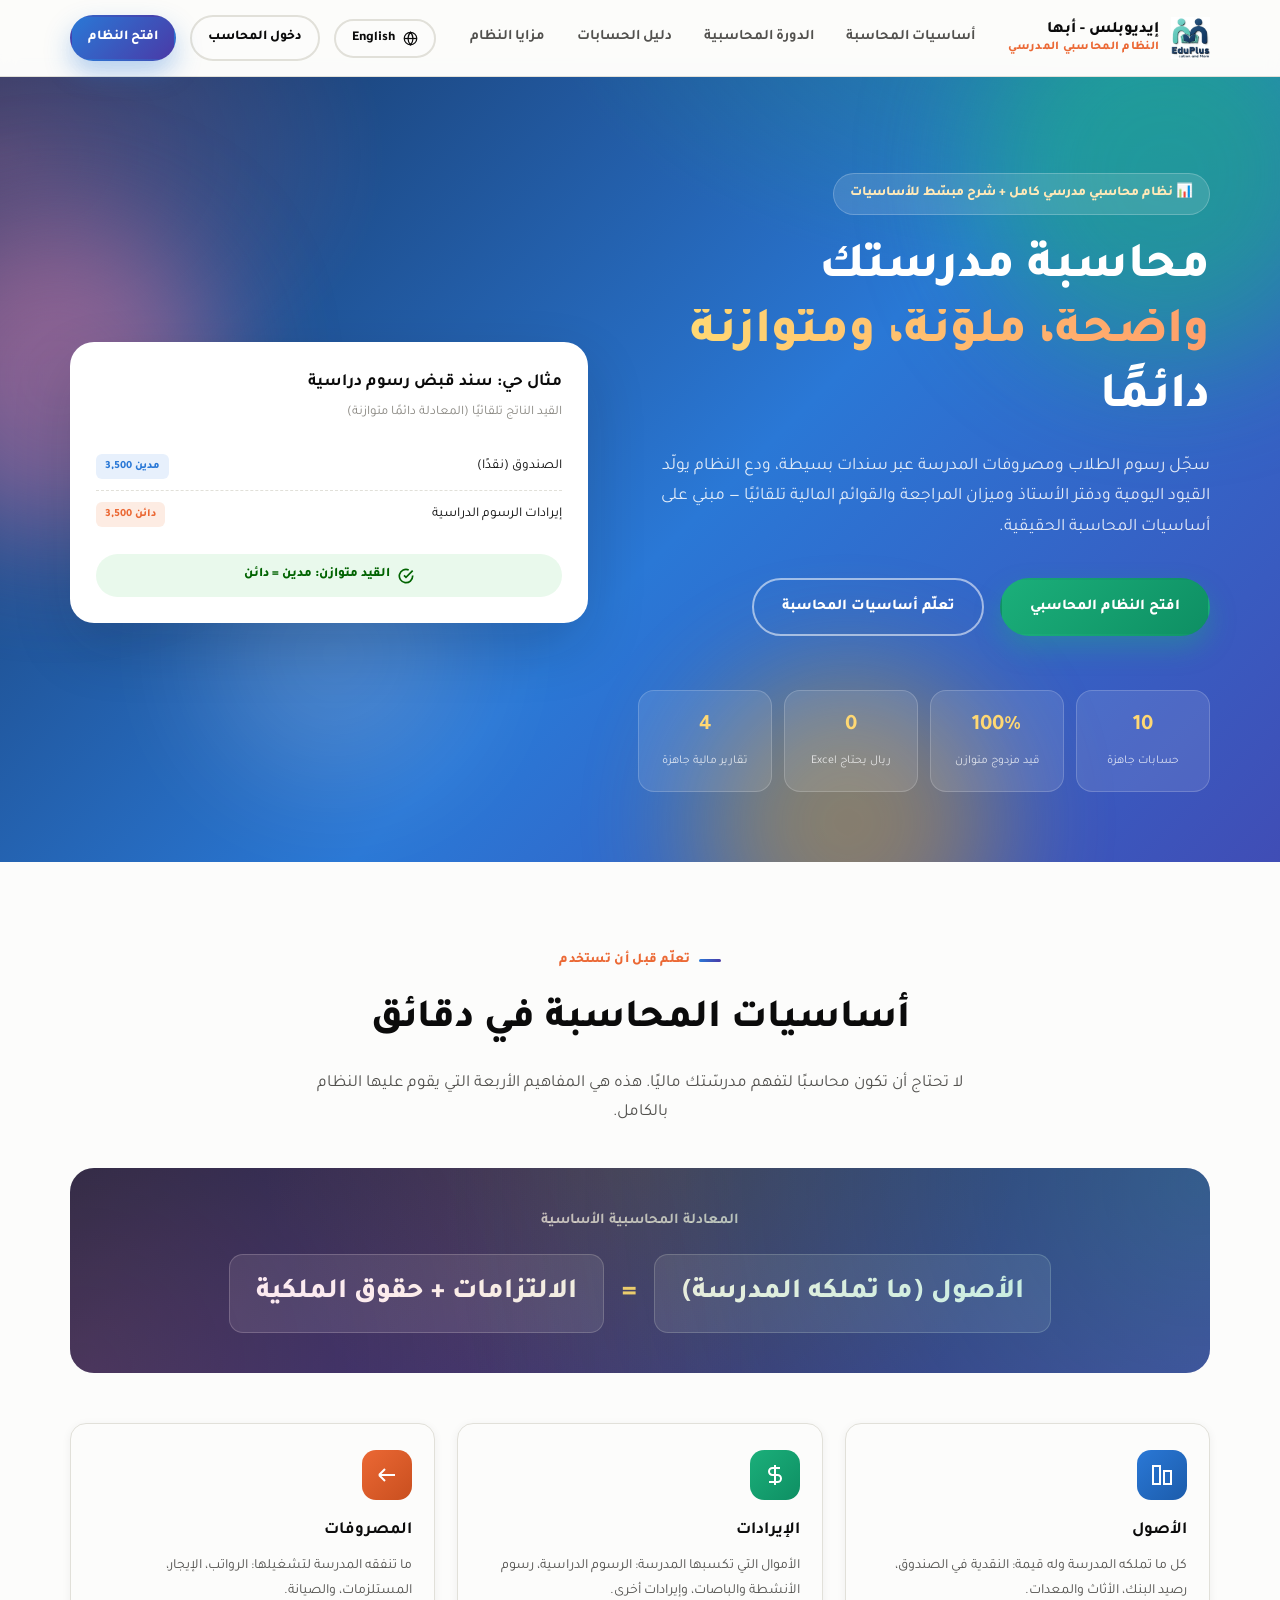
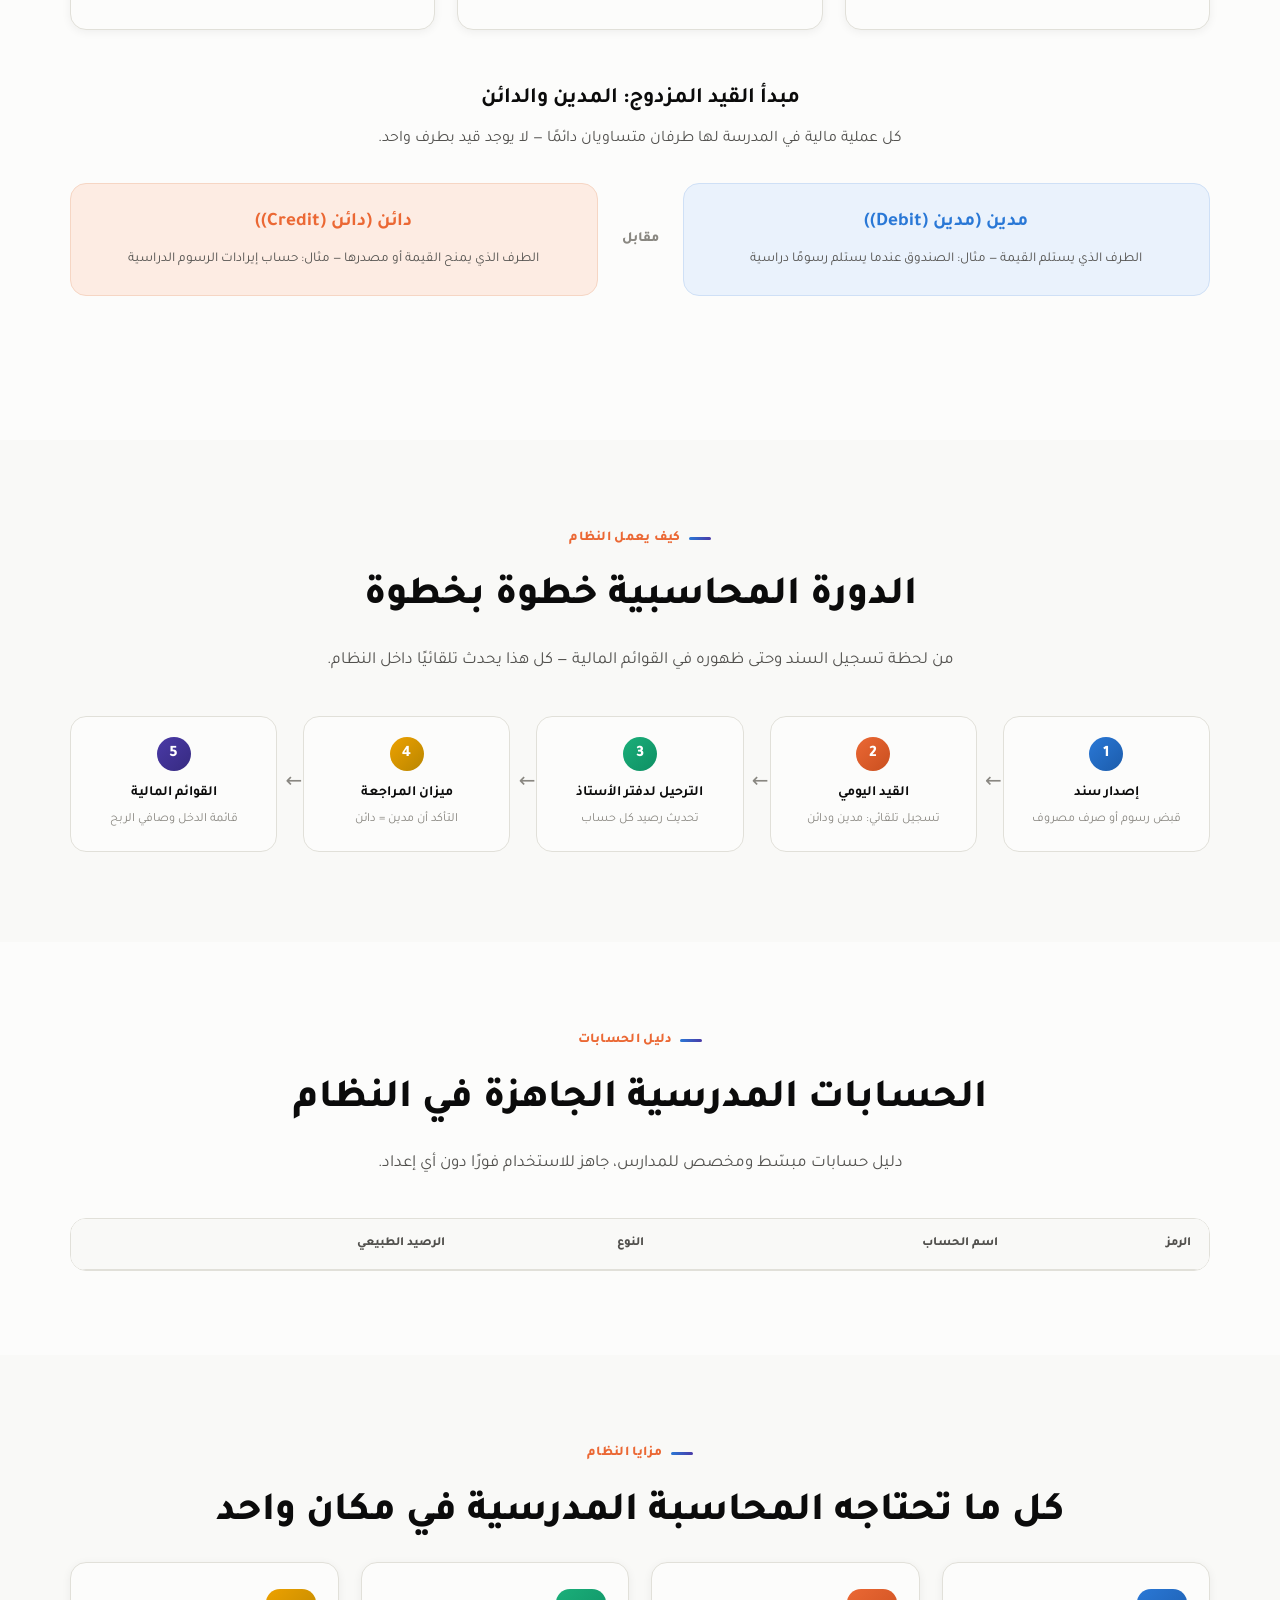
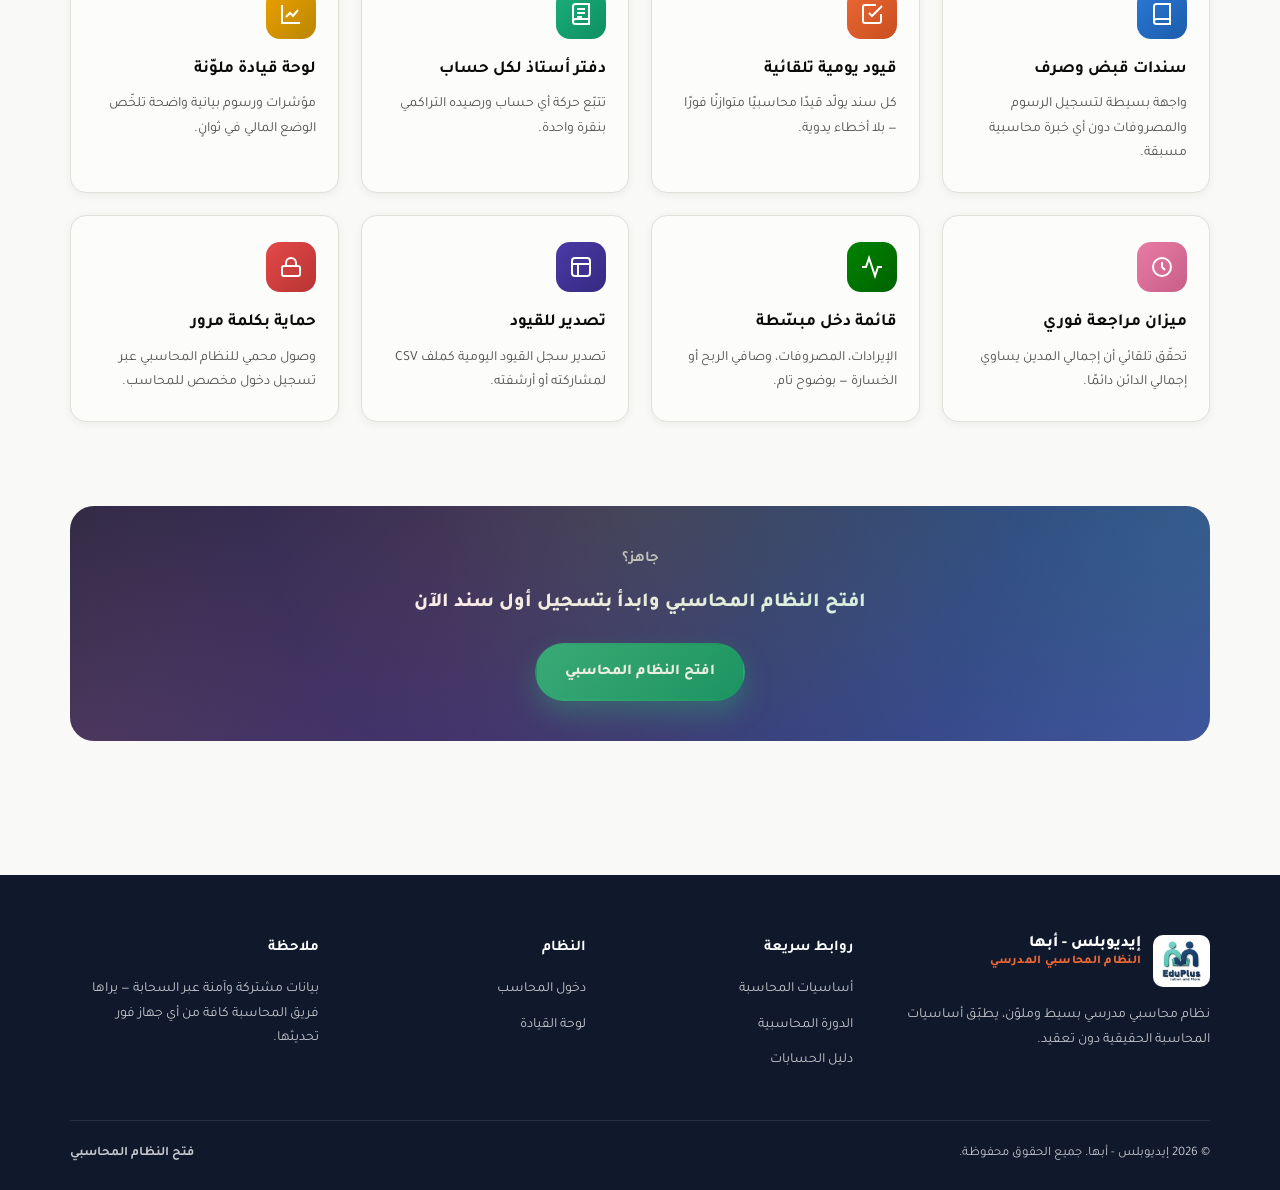
==== commit ae99e9f6: "Add files via upload" ====
--- a/index.html
+++ b/index.html
@@ -32,6 +32,10 @@
     </nav>
 
     <div class="header-actions">
+      <button type="button" class="btn btn-ghost btn-sm lang-switch-btn" data-lang-toggle aria-label="Switch language">
+        <svg viewBox="0 0 24 24" width="15" height="15" fill="none" stroke="currentColor" stroke-width="2"><circle cx="12" cy="12" r="10"/><line x1="2" y1="12" x2="22" y2="12"/><path d="M12 2a15.3 15.3 0 0 1 4 10 15.3 15.3 0 0 1-4 10 15.3 15.3 0 0 1-4-10 15.3 15.3 0 0 1 4-10z"/></svg>
+        <span data-lang-toggle-label>English</span>
+      </button>
       <a href="app/" class="btn btn-ghost btn-sm">دخول المحاسب</a>
       <a href="app/" class="btn btn-primary btn-sm">افتح النظام</a>
       <button class="nav-toggle" id="navToggle" aria-label="القائمة">
@@ -46,6 +50,10 @@
       <a href="#accounts">دليل الحسابات</a>
       <a href="#features">مزايا النظام</a>
       <a href="app/">دخول المحاسب / فتح النظام</a>
+      <button type="button" class="btn btn-ghost btn-sm lang-switch-btn" data-lang-toggle style="margin-top:8px;justify-content:center;">
+        <svg viewBox="0 0 24 24" width="15" height="15" fill="none" stroke="currentColor" stroke-width="2"><circle cx="12" cy="12" r="10"/><line x1="2" y1="12" x2="22" y2="12"/><path d="M12 2a15.3 15.3 0 0 1 4 10 15.3 15.3 0 0 1-4 10 15.3 15.3 0 0 1-4-10 15.3 15.3 0 0 1 4-10z"/></svg>
+        <span data-lang-toggle-label>English</span>
+      </button>
     </nav>
   </div>
 </header>
@@ -304,6 +312,7 @@
   </div>
 </footer>
 
+<script src="js/i18n.js"></script>
 <script src="js/store.js"></script>
 <script src="js/main.js"></script>
 </body>
--- a/css/styles.css
+++ b/css/styles.css
@@ -334,3 +334,12 @@
 .viz-donut-center { position: absolute; text-align: center; }
 .viz-donut-center b { display: block; font-size: 20px; color: var(--ink); }
 .viz-donut-center span { font-size: 11.5px; color: var(--text-muted); }
+
+/* ===================== وضع اللغة الإنجليزية (LTR) ===================== */
+/* معظم الصفحة مبنية بخصائص CSS منطقية (inset-inline-*, margin-inline-*) تنعكس تلقائيًا مع dir="ltr"،
+   هذا القسم يعالج فقط الخصائص الاتجاهية الصريحة القليلة المتبقية (text-align: right, right:) */
+html[dir="ltr"] body { direction: ltr; }
+html[dir="ltr"] .nav-desktop a::after { right: auto; left: 0; }
+html[dir="ltr"] table.coa-table th { text-align: left; }
+html[dir="ltr"] .skip-link { right: auto; left: -999px; }
+html[dir="ltr"] .skip-link:focus { left: 10px; right: auto; }
